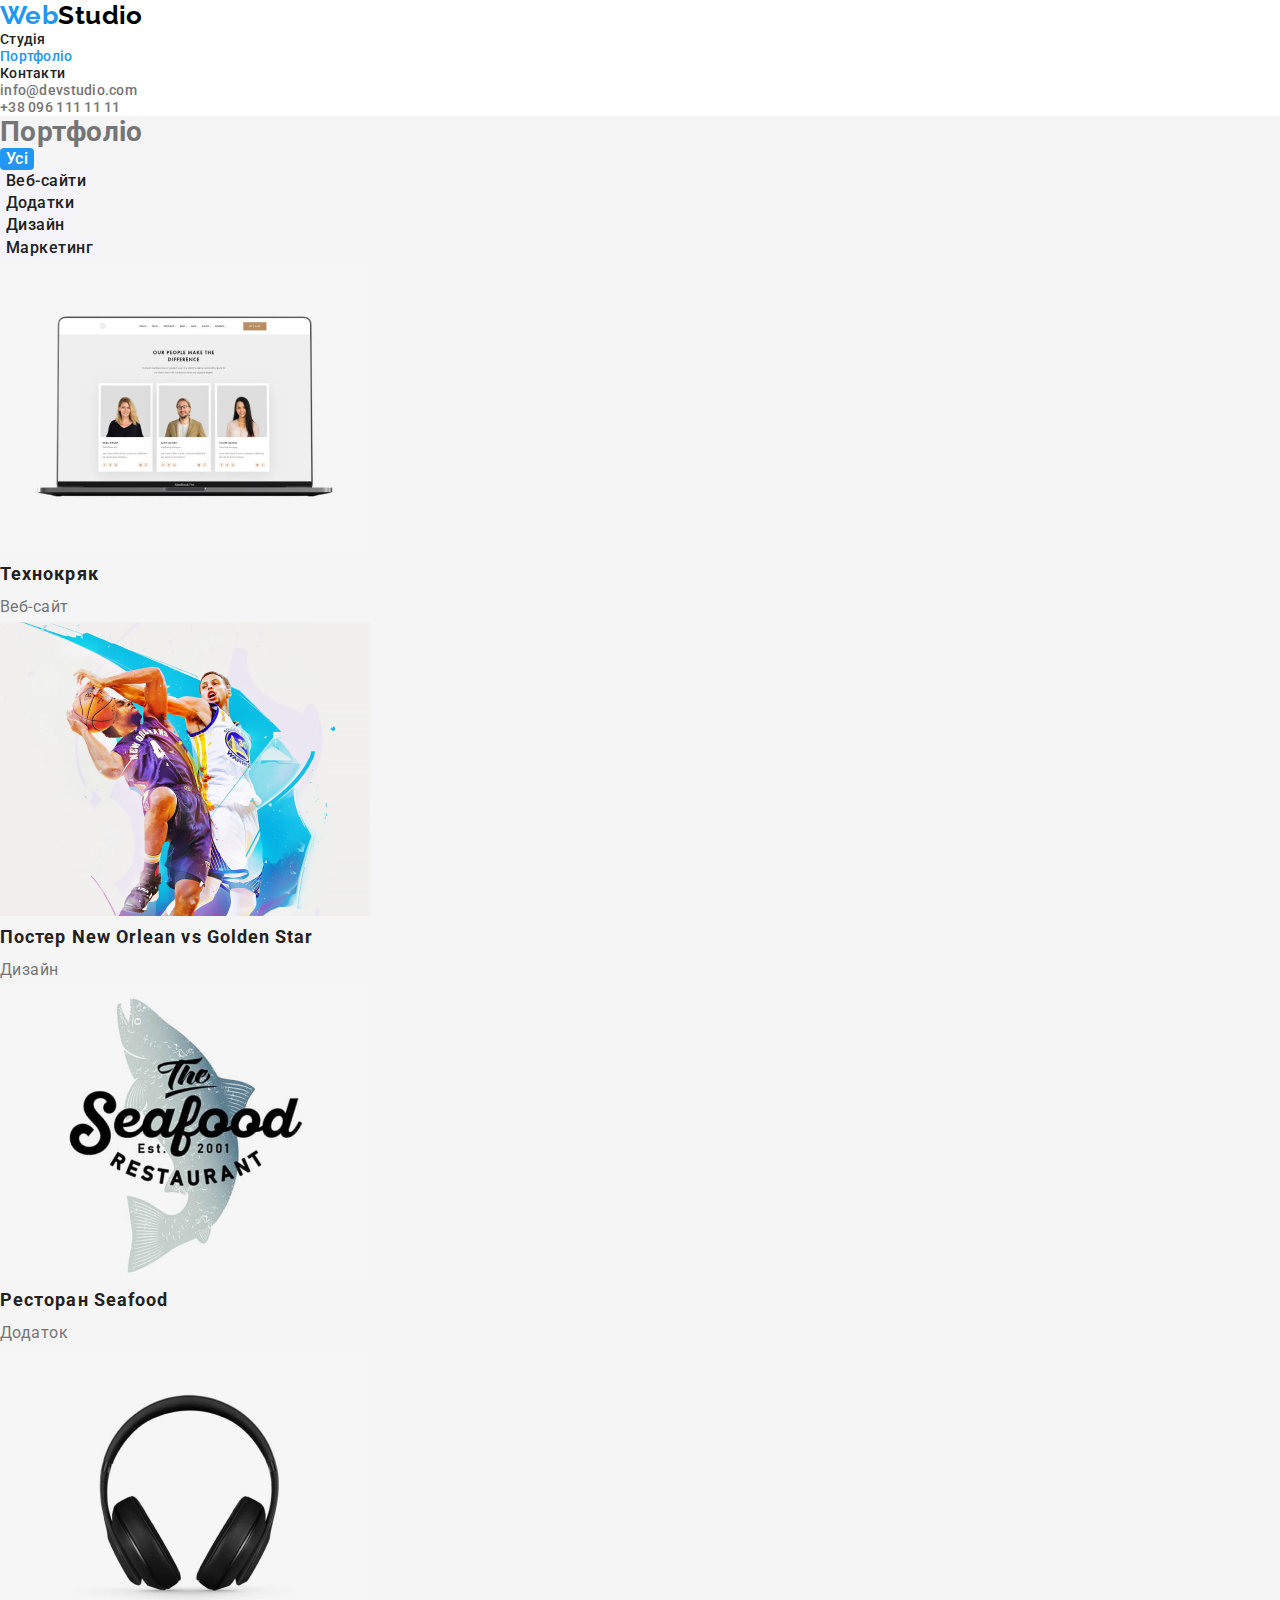
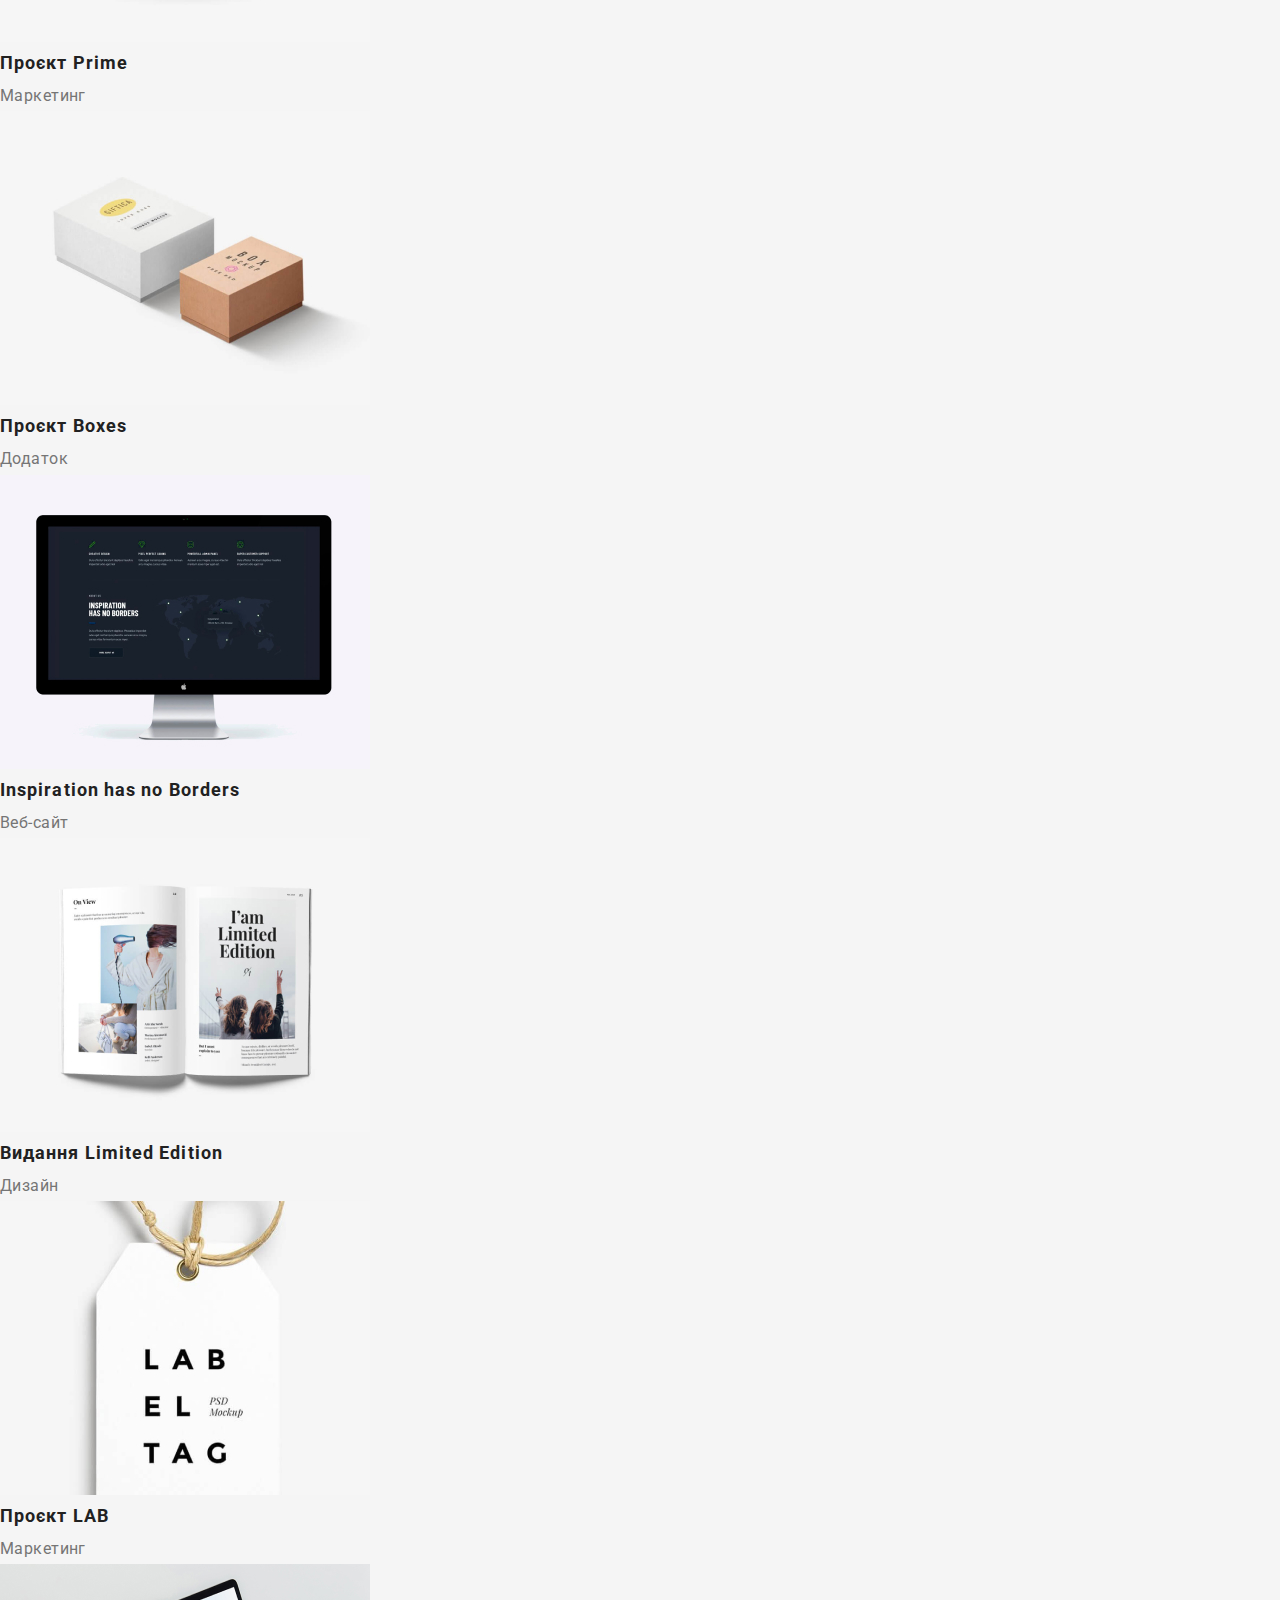
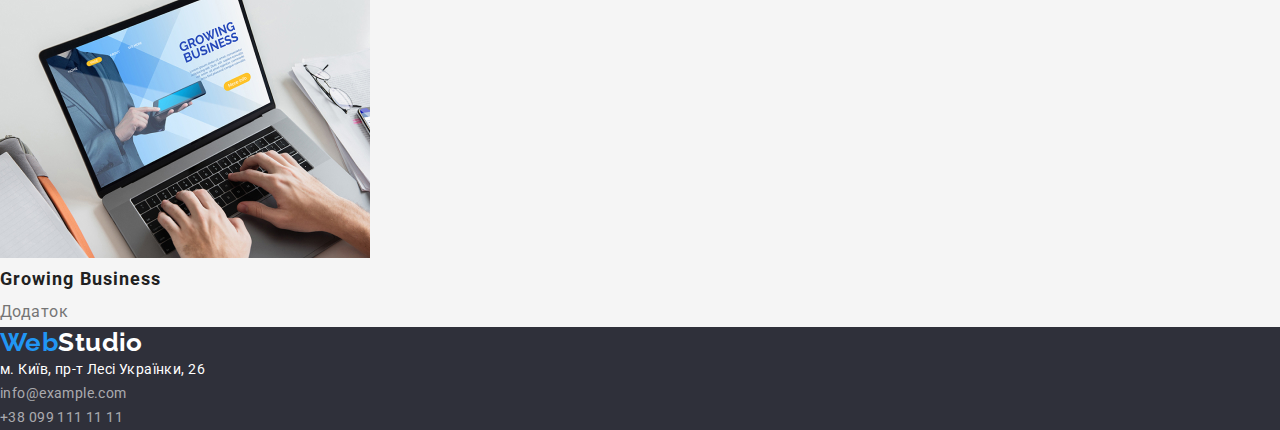
==== portfolio.html @ 6808df7b "adds block model" ====
<!DOCTYPE html>
<html lang="uk">
  <head>
    <meta charset="UTF-8" />
    <meta http-equiv="X-UA-Compatible" content="IE=edge" />
    <meta name="viewport" content="width=device-width, initial-scale=1.0" />
    <title>WebStudio-3</title>
    <link
      href="https://fonts.googleapis.com/css2?family=Raleway:wght@700&family=Roboto:wght@400;500;700;900&display=swap"
      rel="stylesheet"
    />
    <link
    rel="stylesheet"
    href="https://cdnjs.cloudflare.com/ajax/libs/modern-normalize/1.1.0/modern-normalize.min.css"
  />
    <link rel="stylesheet" href="./css/styles.css" />
  </head>
  <body>
    <!--Header-->
    <header class="header">
      <nav>
        <a href="./index.html" class="logo link"> <span>Web</span>Studio </a>
        <ul class="site-nav list">
          <li><a href="./index.html" class="link">Студія</a></li>
          <li><a href="./portfolio.html" class="link current">Портфоліо</a></li>
          <li><a href="" class="link">Контакти</a></li>
        </ul>
      </nav>

      <ul class="contact list">
        <li>
          <a href="mailto:info@devstudio.com" class="link"
            >info@devstudio.com</a
          >
        </li>
        <li><a href="tel:+380961111111" class="link">+38 096 111 11 11</a></li>
      </ul>
    </header>

    <main>
      <section class="portfolio">
        <h1 class="portfolio-hidden">Портфоліо</h1>
        <ul class="filtration list">
          <li><button type="button" class="button current">Усі</button></li>
          <li><button type="button" class="button">Веб-сайти</button></li>
          <li><button type="button" class="button">Додатки</button></li>
          <li><button type="button" class="button">Дизайн</button></li>
          <li><button type="button" class="button">Маркетинг</button></li>
        </ul>

        <ul class="example list">
          <li>
            <img
              src="./images/portfolio-1.jpg"
              alt="Макет сайту на ноутбуці"
              width="370"
              height="294"
            />
            <h2 class="portfolio-title">Технокряк</h2>
            <p class="text">Веб-сайт</p>
          </li>
          <li>
            <img
              src="./images/portfolio-2.jpg"
              alt="Два баскетболісти та мʼяч"
              width="370"
              height="294"
            />
            <h2 class="portfolio-title">Постер New Orlean vs Golden Star</h2>
            <p class="text">Дизайн</p>
          </li>
          <li>
            <img
              src="./images/portfolio-3.jpg"
              alt="Лого рибного ресторану"
              width="370"
              height="294"
            />
            <h2 class="portfolio-title">Ресторан Seafood</h2>
            <p class="text">Додаток</p>
          </li>
          <li>
            <img
              src="./images/portfolio-4.jpg"
              alt="Навушники"
              width="370"
              height="294"
            />
            <h2 class="portfolio-title">Проєкт Prime</h2>
            <p class="text">Маркетинг</p>
          </li>
          <li>
            <img
              src="./images/portfolio-5.jpg"
              alt="Макет двух боксів"
              width="370"
              height="294"
            />
            <h2 class="portfolio-title">Проєкт Boxes</h2>
            <p class="text">Додаток</p>
          </li>
          <li>
            <img
              src="./images/portfolio-6.jpg"
              alt="Монітор з зображенням сайту"
              width="370"
              height="294"
            />
            <h2 class="portfolio-title">Inspiration has no Borders</h2>
            <p class="text">Веб-сайт</p>
          </li>
          <li>
            <img
              src="./images/portfolio-7.jpg"
              alt="Відкрита книга зі статею"
              width="370"
              height="294"
            />
            <h2 class="portfolio-title">Видання Limited Edition</h2>
            <p class="text">Дизайн</p>
          </li>
          <li>
            <img
              src="./images/portfolio-8.jpg"
              alt="Лебл з логотипом"
              width="370"
              height="294"
            />
            <h2 class="portfolio-title">Проєкт LAB</h2>
            <p class="text">Маркетинг</p>
          </li>
          <li>
            <img
              src="./images/portfolio-9.jpg"
              alt="Ноутбук з презентацією"
              width="370"
              height="294"
            />
            <h2 class="portfolio-title">Growing Business</h2>
            <p class="text">Додаток</p>
          </li>
        </ul>
      </section>
    </main>

    <!--Footer-->
    <footer class="footer">
      <a href="./index.html" class="logo link"> <span>Web</span>Studio </a>

      <address>
        <ul class="address list">
          <li><a href="" class="link">м. Київ, пр-т Лесі Українки, 26</a></li>
          <li>
            <a href="mailto:info@example.com" class="link add"
              >info@example.com</a
            >
          </li>
          <li>
            <a href="tel:+380991111111" class="link add">+38 099 111 11 11</a>
          </li>
        </ul>
      </address>
    </footer>
  </body>
</html>
---- css/styles.css ----
/* #212121 h3-h2 */
/* #757575 p  */
/* #2196F3 accent */
/* #2F303A first section back */
/* #FFFFFF address */
/* rgba(255, 255, 255, 0.6) address(mail, phone) */
/* #F5F4FA buttons back */
/* #F5F5F5 main back color */
/* #F5F4FA secondary back color */
/* #2F303A footer and option back */

html {
    box-sizing: border-box;
}

*,
*::before,
*::after {
    box-sizing: inherit;
}

:root {
    --primary-text-color: #757575;
    --title-text-color: #212121;
    --accent-color: #2196F3;
    --primary-bg-color: #F5F5F5;
    --secondary-bg-color: #F5F4FA;
    --white-color: #FFFFFF;
    --logo-color: #000000;
    --hero-bg-color: #2F303A;
    --address-color:  rgba(255, 255, 255, 0.6);
}

body {
    background-color: var(--primary-bg-color);
    color: var(--primary-text-color);

    font-family: Roboto, sans-serif;
    letter-spacing: 0.03em;
    font-size: 14px;
}

.list {
    margin: 0;
    padding: 0;

    list-style: none;
}

.link {
    text-decoration: none;
}

.button {
    border-radius: 4px;
    border-width: 0;
}

.container {
    width: 1200px;
    padding: 0 15px;
}

h1,
h2,
h3,
h4,
h5,
h6,
p {
    margin-top: 0;
    margin-bottom: 0;
}

/* header and footer */

.header {
    background-color: var(--white-color);
}
.footer {
    background-color: var(--hero-bg-color);
}
/* logo */
.header .logo {
    color: var(--logo-color);

    font-family: Raleway;
    font-weight: 700;
    font-size: 26px;
    line-height: 1.19;
}

.logo span {
    color: var(--accent-color);
}

.footer .logo {
    color: var(--white-color);

    font-family: Raleway;
    font-weight: 700;
    font-size: 26px;
    line-height: 1.19;
}

/* site nav header */

.site-nav .link {
    color: var(--title-text-color);

    font-weight: 500;
    line-height: 1.14;
    letter-spacing: 0.02em;
}

.site-nav .link.current {
    color: var(--accent-color);
}

.site-nav .link:hover,
.site-nav .link:focus {
    color: var(--accent-color);
}

.contact .link {
    color: var(--primary-text-color);

    font-weight: 500;
    line-height: 1.14;
    letter-spacing: 0.02em;
}

.contact .link:hover,
.contact .link:focus {
    color: var(--accent-color);
}

.address .link {
    color: var(--white-color);

    line-height: 1.71;
    font-style: normal;
}

.address .link.add {
    color: var(--address-color);
}

.address .link.add:hover,
.address .link.add:focus {
    color: var(--accent-color);
}

/* index.html */

/* hero */

.hero {
    background-color: var(--hero-bg-color);
}

.hero-title {
    margin-bottom: 30px;

    color: var(--white-color);

    font-weight: 900;
    font-size: 44px;
    line-height: 1.36;
    text-align: center;
    letter-spacing: 0.06em;
    text-transform: uppercase;
}

.hero .button {
    padding: 10px 32px;

    background-color: var(--accent-color);
    color: var(--white-color);
    cursor: pointer;

    font-family: inherit;
    font-weight: 700;
    font-size: 16px;
    line-height: 1.88;
    display: flex;
    align-items: center;
    text-align: center;
    letter-spacing: 0.06em;
}

/* example and team titles */

.team-title,
.examples-title {
    margin-bottom: 50px;

    color: var(--title-text-color);

    font-size: 36px;
    line-height: 1.17;
    text-align: center;
}

/* feature */

.feature {
    padding: 94px 0;
}

.feature .sub-title {
    margin-bottom: 10px;

    color: var(--title-text-color);

    font-size: 14px;
    font-weight: 700;
    line-height: 1.14;
    text-transform: uppercase;
}

.feature .text {
    line-height: 1.71;
}

/* examples */

.examples {
    padding-top: 0;
    padding-bottom: 94px;
}

/* team */

.team {
    padding-top: 94px;
    padding-bottom: 94px;

    background-color: var(--secondary-bg-color);
}

.team .subtitle {
    color: var(--title-text-color);

    font-weight: 500;
    font-size: 16px;
    line-height: 1.19;
}

.team .position {
    font-size: 16px;
    line-height: 1.19;
}

/* portfolio.html */

.filtration .button {
    background-color: var(--secondary-bg-color);
    color: var(--title-text-color);
    cursor: pointer;

    font-family: inherit;
    font-weight: 500;
    font-size: 16px;
    line-height: 1.26;
    letter-spacing: 0.03em;
}

.filtration .button:hover,
.filtration .button:focus {
    background-color: var(--accent-color);
    color: var(--white-color);
}

.filtration .button.current {
    background-color: var(--accent-color);
    color: var(--white-color);
}

.portfolio-title {
    color: var(--title-text-color);

    font-size: 18px;
    line-height: 2;
    letter-spacing: 0.06em;
}

.example .text {
    font-size: 16px;
    line-height: 1.88;
}
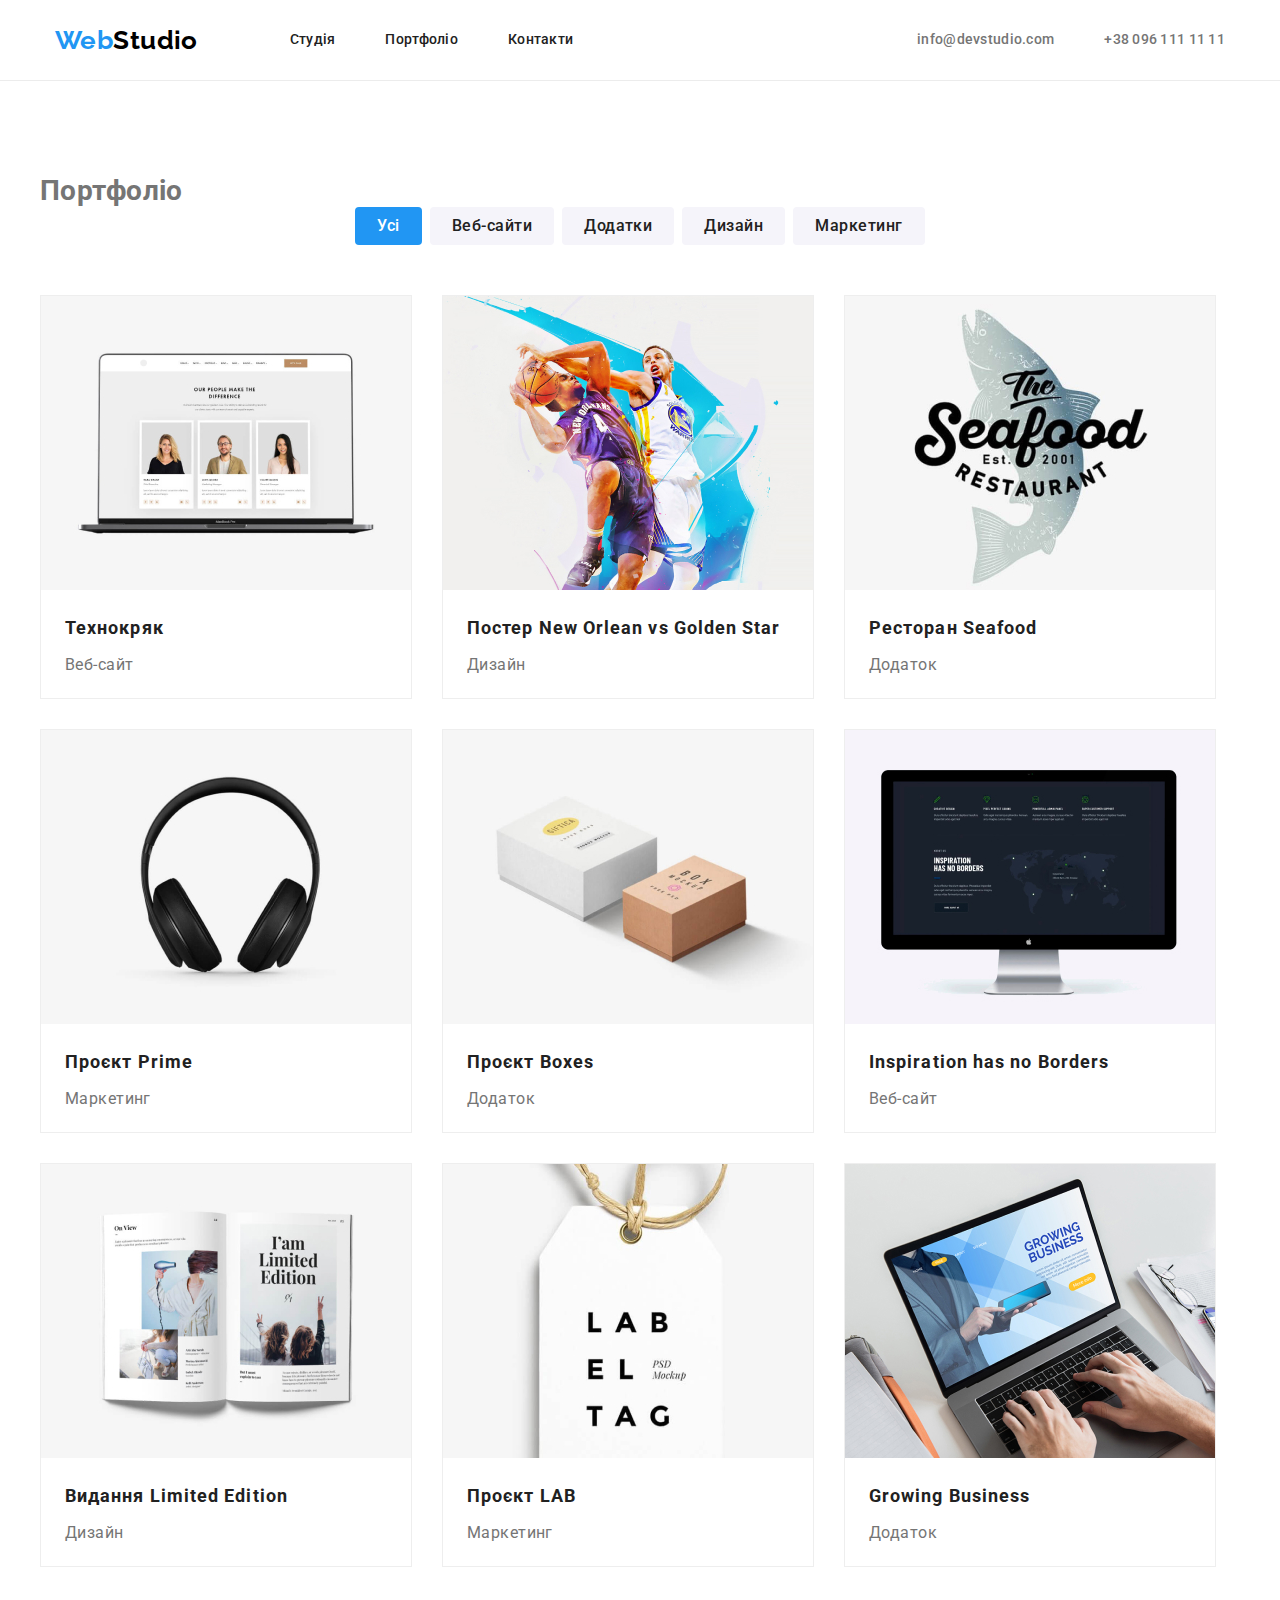
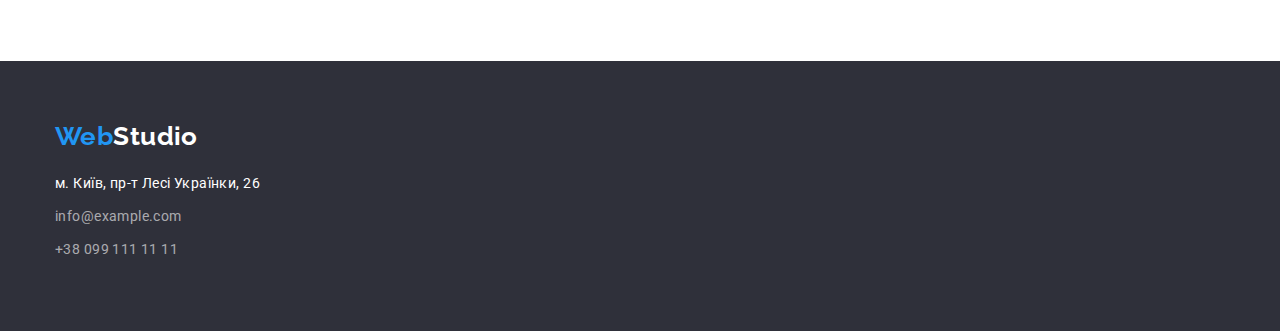
==== commit 167d45ba: "adds block model and flex" ====
--- a/portfolio.html
+++ b/portfolio.html
@@ -10,156 +10,169 @@
       rel="stylesheet"
     />
     <link
-    rel="stylesheet"
-    href="https://cdnjs.cloudflare.com/ajax/libs/modern-normalize/1.1.0/modern-normalize.min.css"
-  />
+      rel="stylesheet"
+      href="https://cdnjs.cloudflare.com/ajax/libs/modern-normalize/1.1.0/modern-normalize.min.css"
+    />
     <link rel="stylesheet" href="./css/styles.css" />
   </head>
   <body>
     <!--Header-->
     <header class="header">
-      <nav>
-        <a href="./index.html" class="logo link"> <span>Web</span>Studio </a>
-        <ul class="site-nav list">
-          <li><a href="./index.html" class="link">Студія</a></li>
-          <li><a href="./portfolio.html" class="link current">Портфоліо</a></li>
-          <li><a href="" class="link">Контакти</a></li>
+      <div class="container header-nav">
+        <nav>
+          <a href="./index.html" class="logo link"> <span>Web</span>Studio </a>
+
+          <ul class="site-nav list">
+            <li class="item">
+              <a href="./index.html" class="link curren">Студія</a>
+            </li>
+            <li class="item">
+              <a href="./portfolio.html" class="link">Портфоліо</a>
+            </li>
+            <li class="item"><a href="" class="link">Контакти</a></li>
+          </ul>
+        </nav>
+
+        <ul class="contact list">
+          <li class="item">
+            <a href="mailto:info@devstudio.com" class="link"
+              >info@devstudio.com</a
+            >
+          </li>
+          <li class="item">
+            <a href="tel:+380961111111" class="link">+38 096 111 11 11</a>
+          </li>
         </ul>
-      </nav>
-
-      <ul class="contact list">
-        <li>
-          <a href="mailto:info@devstudio.com" class="link"
-            >info@devstudio.com</a
-          >
-        </li>
-        <li><a href="tel:+380961111111" class="link">+38 096 111 11 11</a></li>
-      </ul>
+      </div>
     </header>
 
     <main>
       <section class="portfolio">
-        <h1 class="portfolio-hidden">Портфоліо</h1>
-        <ul class="filtration list">
-          <li><button type="button" class="button current">Усі</button></li>
-          <li><button type="button" class="button">Веб-сайти</button></li>
-          <li><button type="button" class="button">Додатки</button></li>
-          <li><button type="button" class="button">Дизайн</button></li>
-          <li><button type="button" class="button">Маркетинг</button></li>
-        </ul>
+        <div class="container">
+          <h1 class="portfolio-hidden">Портфоліо</h1>
+          <ul class="filtration list">
+            <li><button type="button" class="button current">Усі</button></li>
+            <li><button type="button" class="button">Веб-сайти</button></li>
+            <li><button type="button" class="button">Додатки</button></li>
+            <li><button type="button" class="button">Дизайн</button></li>
+            <li><button type="button" class="button">Маркетинг</button></li>
+          </ul>
 
-        <ul class="example list">
-          <li>
-            <img
-              src="./images/portfolio-1.jpg"
-              alt="Макет сайту на ноутбуці"
-              width="370"
-              height="294"
-            />
-            <h2 class="portfolio-title">Технокряк</h2>
-            <p class="text">Веб-сайт</p>
-          </li>
-          <li>
-            <img
-              src="./images/portfolio-2.jpg"
-              alt="Два баскетболісти та мʼяч"
-              width="370"
-              height="294"
-            />
-            <h2 class="portfolio-title">Постер New Orlean vs Golden Star</h2>
-            <p class="text">Дизайн</p>
-          </li>
-          <li>
-            <img
-              src="./images/portfolio-3.jpg"
-              alt="Лого рибного ресторану"
-              width="370"
-              height="294"
-            />
-            <h2 class="portfolio-title">Ресторан Seafood</h2>
-            <p class="text">Додаток</p>
-          </li>
-          <li>
-            <img
-              src="./images/portfolio-4.jpg"
-              alt="Навушники"
-              width="370"
-              height="294"
-            />
-            <h2 class="portfolio-title">Проєкт Prime</h2>
-            <p class="text">Маркетинг</p>
-          </li>
-          <li>
-            <img
-              src="./images/portfolio-5.jpg"
-              alt="Макет двух боксів"
-              width="370"
-              height="294"
-            />
-            <h2 class="portfolio-title">Проєкт Boxes</h2>
-            <p class="text">Додаток</p>
-          </li>
-          <li>
-            <img
-              src="./images/portfolio-6.jpg"
-              alt="Монітор з зображенням сайту"
-              width="370"
-              height="294"
-            />
-            <h2 class="portfolio-title">Inspiration has no Borders</h2>
-            <p class="text">Веб-сайт</p>
-          </li>
-          <li>
-            <img
-              src="./images/portfolio-7.jpg"
-              alt="Відкрита книга зі статею"
-              width="370"
-              height="294"
-            />
-            <h2 class="portfolio-title">Видання Limited Edition</h2>
-            <p class="text">Дизайн</p>
-          </li>
-          <li>
-            <img
-              src="./images/portfolio-8.jpg"
-              alt="Лебл з логотипом"
-              width="370"
-              height="294"
-            />
-            <h2 class="portfolio-title">Проєкт LAB</h2>
-            <p class="text">Маркетинг</p>
-          </li>
-          <li>
-            <img
-              src="./images/portfolio-9.jpg"
-              alt="Ноутбук з презентацією"
-              width="370"
-              height="294"
-            />
-            <h2 class="portfolio-title">Growing Business</h2>
-            <p class="text">Додаток</p>
-          </li>
-        </ul>
+          <ul class="works list">
+            <li>
+              <img
+                src="./images/portfolio-1.jpg"
+                alt="Макет сайту на ноутбуці"
+                width="370"
+                height="294"
+              />
+              <h2 class="portfolio-title">Технокряк</h2>
+              <p class="text">Веб-сайт</p>
+            </li>
+            <li>
+              <img
+                src="./images/portfolio-2.jpg"
+                alt="Два баскетболісти та мʼяч"
+                width="370"
+                height="294"
+              />
+              <h2 class="portfolio-title">Постер New Orlean vs Golden Star</h2>
+              <p class="text">Дизайн</p>
+            </li>
+            <li>
+              <img
+                src="./images/portfolio-3.jpg"
+                alt="Лого рибного ресторану"
+                width="370"
+                height="294"
+              />
+              <h2 class="portfolio-title">Ресторан Seafood</h2>
+              <p class="text">Додаток</p>
+            </li>
+            <li>
+              <img
+                src="./images/portfolio-4.jpg"
+                alt="Навушники"
+                width="370"
+                height="294"
+              />
+              <h2 class="portfolio-title">Проєкт Prime</h2>
+              <p class="text">Маркетинг</p>
+            </li>
+            <li>
+              <img
+                src="./images/portfolio-5.jpg"
+                alt="Макет двух боксів"
+                width="370"
+                height="294"
+              />
+              <h2 class="portfolio-title">Проєкт Boxes</h2>
+              <p class="text">Додаток</p>
+            </li>
+            <li>
+              <img
+                src="./images/portfolio-6.jpg"
+                alt="Монітор з зображенням сайту"
+                width="370"
+                height="294"
+              />
+              <h2 class="portfolio-title">Inspiration has no Borders</h2>
+              <p class="text">Веб-сайт</p>
+            </li>
+            <li>
+              <img
+                src="./images/portfolio-7.jpg"
+                alt="Відкрита книга зі статею"
+                width="370"
+                height="294"
+              />
+              <h2 class="portfolio-title">Видання Limited Edition</h2>
+              <p class="text">Дизайн</p>
+            </li>
+            <li>
+              <img
+                src="./images/portfolio-8.jpg"
+                alt="Лейбл з логотипом"
+                width="370"
+                height="294"
+              />
+              <h2 class="portfolio-title">Проєкт LAB</h2>
+              <p class="text">Маркетинг</p>
+            </li>
+            <li>
+              <img
+                src="./images/portfolio-9.jpg"
+                alt="Ноутбук з презентацією"
+                width="370"
+                height="294"
+              />
+              <h2 class="portfolio-title">Growing Business</h2>
+              <p class="text">Додаток</p>
+            </li>
+          </ul>
+        </div>
       </section>
     </main>
 
     <!--Footer-->
     <footer class="footer">
-      <a href="./index.html" class="logo link"> <span>Web</span>Studio </a>
+      <div class="container">
+        <a href="./index.html" class="logo link"> <span>Web</span>Studio </a>
 
-      <address>
-        <ul class="address list">
-          <li><a href="" class="link">м. Київ, пр-т Лесі Українки, 26</a></li>
-          <li>
-            <a href="mailto:info@example.com" class="link add"
-              >info@example.com</a
-            >
-          </li>
-          <li>
-            <a href="tel:+380991111111" class="link add">+38 099 111 11 11</a>
-          </li>
-        </ul>
-      </address>
+        <address>
+          <ul class="address list">
+            <li><a href="" class="link">м. Київ, пр-т Лесі Українки, 26</a></li>
+            <li>
+              <a href="mailto:info@example.com" class="link add"
+                >info@example.com</a
+              >
+            </li>
+            <li>
+              <a href="tel:+380991111111" class="link add">+38 099 111 11 11</a>
+            </li>
+          </ul>
+        </address>
+      </div>
     </footer>
   </body>
 </html>
--- a/css/styles.css
+++ b/css/styles.css
@@ -29,10 +29,12 @@
     --logo-color: #000000;
     --hero-bg-color: #2F303A;
     --address-color:  rgba(255, 255, 255, 0.6);
+    --border-color: #ECECEC;
+    --cards-color: #EEEEEE;
 }
 
 body {
-    background-color: var(--primary-bg-color);
+    background-color: var(--white-color);
     color: var(--primary-text-color);
 
     font-family: Roboto, sans-serif;
@@ -40,6 +42,8 @@
     font-size: 14px;
 }
 
+/* Utility */
+
 .list {
     margin: 0;
     padding: 0;
@@ -59,6 +63,12 @@
 .container {
     width: 1200px;
     padding: 0 15px;
+    margin: 0 auto;
+}
+
+img {
+	display: block;
+	max-width: 100%;
 }
 
 h1,
@@ -76,12 +86,30 @@
 
 .header {
     background-color: var(--white-color);
-}
+    border-bottom: 1px solid var(--border-color);
+}
+
+.header-nav {
+    display: flex;
+    align-items: center;
+}
+
+.header nav {
+    display: flex;
+	align-items: center;
+}
+
 .footer {
+    padding: 60px 0;
+
     background-color: var(--hero-bg-color);
 }
+
 /* logo */
+
 .header .logo {
+    margin-right: 92px;
+
     color: var(--logo-color);
 
     font-family: Raleway;
@@ -95,6 +123,9 @@
 }
 
 .footer .logo {
+    margin-bottom: 20px;
+    display: block;
+
     color: var(--white-color);
 
     font-family: Raleway;
@@ -105,7 +136,18 @@
 
 /* site nav header */
 
+.site-nav {
+    display: flex;
+}
+
+.site-nav .item:not(:first-child) {
+    margin-left: 50px;
+}
+
 .site-nav .link {
+    display: block;
+    padding: 32px 0;
+
     color: var(--title-text-color);
 
     font-weight: 500;
@@ -122,7 +164,21 @@
     color: var(--accent-color);
 }
 
+/* contact header */
+
+.contact {
+    display: flex;
+    margin-left: auto;
+}
+
+.contact .item:not(:first-child) {
+    margin-left: 50px;
+}
+
 .contact .link {
+    display: block;
+    padding: 32px 0;
+
     color: var(--primary-text-color);
 
     font-weight: 500;
@@ -135,11 +191,18 @@
     color: var(--accent-color);
 }
 
+/* address footer */
+
 .address .link {
+    display: block;
     color: var(--white-color);
 
     line-height: 1.71;
     font-style: normal;
+}
+
+.address li:not(last-child) {
+    margin-bottom: 9px;
 }
 
 .address .link.add {
@@ -174,6 +237,8 @@
 
 .hero .button {
     padding: 10px 32px;
+    margin: 0 auto;
+    display: block;
 
     background-color: var(--accent-color);
     color: var(--white-color);
@@ -183,29 +248,25 @@
     font-weight: 700;
     font-size: 16px;
     line-height: 1.88;
-    display: flex;
+    letter-spacing: 0.06em;
+    text-align: center;
+}
+
+/* feature */
+
+.feature .container {
+    justify-content: space-between;
     align-items: center;
-    text-align: center;
-    letter-spacing: 0.06em;
-}
-
-/* example and team titles */
-
-.team-title,
-.examples-title {
-    margin-bottom: 50px;
-
-    color: var(--title-text-color);
-
-    font-size: 36px;
-    line-height: 1.17;
-    text-align: center;
-}
-
-/* feature */
-
-.feature {
+    margin: 0 auto;
     padding: 94px 0;
+}
+
+.feature ul {
+    display: flex;
+}
+
+.feature.list li:not(:first-child) {
+    margin-left: 30px;
 }
 
 .feature .sub-title {
@@ -223,23 +284,75 @@
     line-height: 1.71;
 }
 
+/* example and team titles */
+
+.team-title,
+.examples-title {
+    margin-bottom: 50px;
+
+    color: var(--title-text-color);
+
+    font-size: 36px;
+    line-height: 1.17;
+    text-align: center;
+}
+
 /* examples */
 
-.examples {
+.examples-section .container{
     padding-top: 0;
     padding-bottom: 94px;
+    align-items: center;
+}
+
+.examples-section ul {
+    margin-right: 0;
+}
+
+.examples.list {
+    display: flex;
+    padding-bottom: 0;
+}
+
+.examples.list li:not(:first-child) {
+    margin-left: 30px;
 }
 
 /* team */
 
-.team {
+.team-section {
     padding-top: 94px;
     padding-bottom: 94px;
 
     background-color: var(--secondary-bg-color);
 }
 
+.team.list {
+    display: flex;
+    padding-bottom: 0;
+    align-items: center;
+    margin: 0 auto;
+}
+
+.team-section li:not(:first-child) {
+    margin-left: 30px;
+}
+
+.team-section li {
+    background-color: var(--white-color);
+    box-shadow: 0px 1px 3px rgb(0 0 0 / 12%), 0px 1px 1px rgb(0 0 0 / 14%), 0px 2px 1px rgb(0 0 0 / 20%);
+    border-radius: 0px 0px 4px 4px;
+    text-align: center;
+    min-height: 368px;
+}
+
+.team-section img {
+    margin-bottom: 30px;
+}
+
 .team .subtitle {
+    margin-bottom: 10px;
+
     color: var(--title-text-color);
 
     font-weight: 500;
@@ -254,7 +367,21 @@
 
 /* portfolio.html */
 
+.portfolio .container {
+    padding: 94px 0;
+}
+
+.filtration.list {
+    display: flex;
+    align-items: center;
+    margin: 0 auto;
+    justify-content: center;
+    margin-bottom: 50px;
+}
+
 .filtration .button {
+    padding: 6px 22px;
+
     background-color: var(--secondary-bg-color);
     color: var(--title-text-color);
     cursor: pointer;
@@ -262,8 +389,9 @@
     font-family: inherit;
     font-weight: 500;
     font-size: 16px;
-    line-height: 1.26;
+    line-height: 1.62;
     letter-spacing: 0.03em;
+    text-align: center;
 }
 
 .filtration .button:hover,
@@ -277,7 +405,41 @@
     color: var(--white-color);
 }
 
+.filtration.list li:not(:first-child) {
+    margin-left: 8px;
+}
+
+.works img {
+    margin-bottom: 20px;
+}
+
+.works.list {
+    display: flex;
+    flex-wrap: wrap;
+    margin: 0 auto;
+}
+
+.works.list li {
+    margin-right: 30px;
+    margin-bottom: 30px;
+    min-height: 404px;
+
+    background: var(--white-color);
+    border: 1px solid var(--cards-color);
+}
+
+.works.list li:nth-child(3n) {
+    margin-right: 0;
+}
+
+.works.list li:nth-last-child(-n + 3) {
+    margin-bottom: 0;
+}
+
 .portfolio-title {
+    margin-bottom: 4px;
+    padding-left: 24px;
+
     color: var(--title-text-color);
 
     font-size: 18px;
@@ -285,7 +447,9 @@
     letter-spacing: 0.06em;
 }
 
-.example .text {
+.works .text {
+    padding-left: 24px;
+
     font-size: 16px;
     line-height: 1.88;
 }
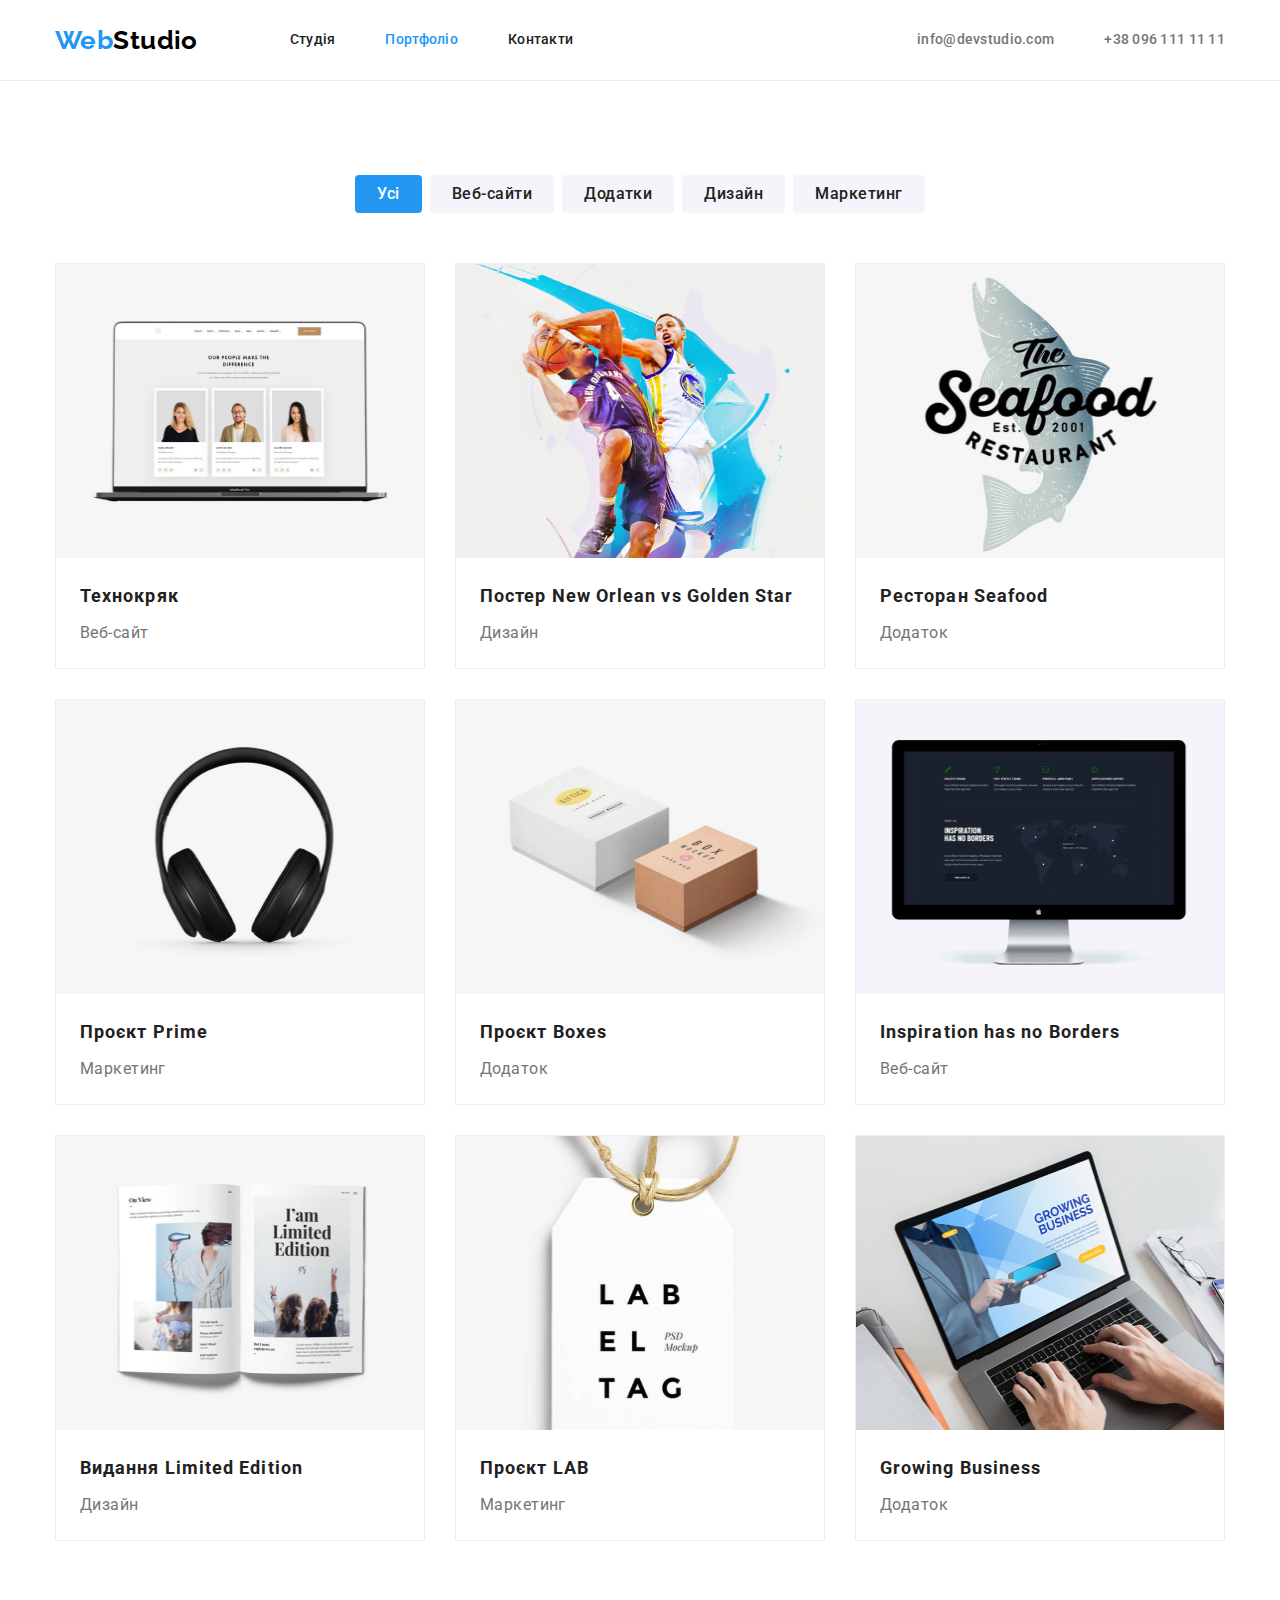
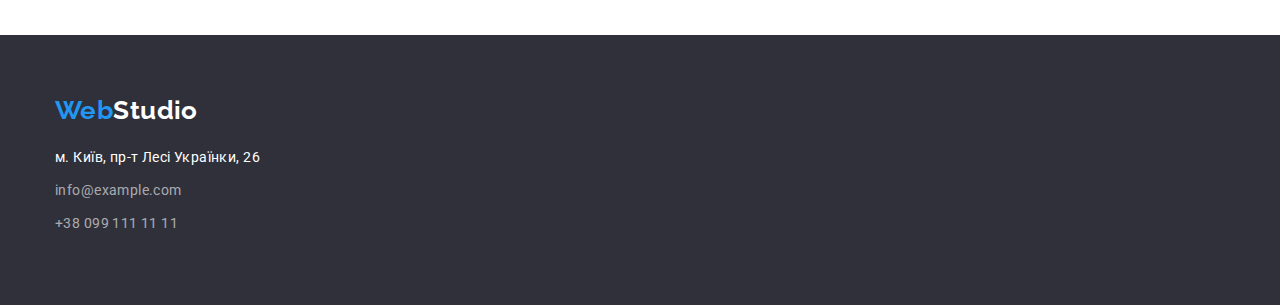
==== commit 7b9e3191: "fixes" ====
--- a/portfolio.html
+++ b/portfolio.html
@@ -24,10 +24,10 @@
 
           <ul class="site-nav list">
             <li class="item">
-              <a href="./index.html" class="link curren">Студія</a>
+              <a href="./index.html" class="link">Студія</a>
             </li>
             <li class="item">
-              <a href="./portfolio.html" class="link">Портфоліо</a>
+              <a href="./portfolio.html" class="link current">Портфоліо</a>
             </li>
             <li class="item"><a href="" class="link">Контакти</a></li>
           </ul>
@@ -49,7 +49,7 @@
     <main>
       <section class="portfolio">
         <div class="container">
-          <h1 class="portfolio-hidden">Портфоліо</h1>
+          <h1 class="hidden">Портфоліо</h1>
           <ul class="filtration list">
             <li><button type="button" class="button current">Усі</button></li>
             <li><button type="button" class="button">Веб-сайти</button></li>
@@ -66,8 +66,10 @@
                 width="370"
                 height="294"
               />
-              <h2 class="portfolio-title">Технокряк</h2>
-              <p class="text">Веб-сайт</p>
+              <div class="work-cards">
+                <h2 class="portfolio-title">Технокряк</h2>
+                <p class="text">Веб-сайт</p>
+              </div>
             </li>
             <li>
               <img
@@ -76,8 +78,12 @@
                 width="370"
                 height="294"
               />
-              <h2 class="portfolio-title">Постер New Orlean vs Golden Star</h2>
-              <p class="text">Дизайн</p>
+              <div class="work-cards">
+                <h2 class="portfolio-title">
+                  Постер New Orlean vs Golden Star
+                </h2>
+                <p class="text">Дизайн</p>
+              </div>
             </li>
             <li>
               <img
@@ -86,8 +92,10 @@
                 width="370"
                 height="294"
               />
-              <h2 class="portfolio-title">Ресторан Seafood</h2>
-              <p class="text">Додаток</p>
+              <div class="work-cards">
+                <h2 class="portfolio-title">Ресторан Seafood</h2>
+                <p class="text">Додаток</p>
+              </div>
             </li>
             <li>
               <img
@@ -96,8 +104,10 @@
                 width="370"
                 height="294"
               />
-              <h2 class="portfolio-title">Проєкт Prime</h2>
-              <p class="text">Маркетинг</p>
+              <div class="work-cards">
+                <h2 class="portfolio-title">Проєкт Prime</h2>
+                <p class="text">Маркетинг</p>
+              </div>
             </li>
             <li>
               <img
@@ -106,8 +116,10 @@
                 width="370"
                 height="294"
               />
-              <h2 class="portfolio-title">Проєкт Boxes</h2>
-              <p class="text">Додаток</p>
+              <div class="work-cards">
+                <h2 class="portfolio-title">Проєкт Boxes</h2>
+                <p class="text">Додаток</p>
+              </div>
             </li>
             <li>
               <img
@@ -116,8 +128,10 @@
                 width="370"
                 height="294"
               />
-              <h2 class="portfolio-title">Inspiration has no Borders</h2>
-              <p class="text">Веб-сайт</p>
+              <div class="work-cards">
+                <h2 class="portfolio-title">Inspiration has no Borders</h2>
+                <p class="text">Веб-сайт</p>
+              </div>
             </li>
             <li>
               <img
@@ -126,8 +140,10 @@
                 width="370"
                 height="294"
               />
-              <h2 class="portfolio-title">Видання Limited Edition</h2>
-              <p class="text">Дизайн</p>
+              <div class="work-cards">
+                <h2 class="portfolio-title">Видання Limited Edition</h2>
+                <p class="text">Дизайн</p>
+              </div>
             </li>
             <li>
               <img
@@ -136,8 +152,10 @@
                 width="370"
                 height="294"
               />
-              <h2 class="portfolio-title">Проєкт LAB</h2>
-              <p class="text">Маркетинг</p>
+              <div class="work-cards">
+                <h2 class="portfolio-title">Проєкт LAB</h2>
+                <p class="text">Маркетинг</p>
+              </div>
             </li>
             <li>
               <img
@@ -146,8 +164,10 @@
                 width="370"
                 height="294"
               />
-              <h2 class="portfolio-title">Growing Business</h2>
-              <p class="text">Додаток</p>
+              <div class="work-cards">
+                <h2 class="portfolio-title">Growing Business</h2>
+                <p class="text">Додаток</p>
+              </div>
             </li>
           </ul>
         </div>
--- a/css/styles.css
+++ b/css/styles.css
@@ -66,6 +66,10 @@
     margin: 0 auto;
 }
 
+section {
+    padding: 94px 0;
+}
+
 img {
 	display: block;
 	max-width: 100%;
@@ -82,6 +86,20 @@
     margin-bottom: 0;
 }
 
+.hidden {
+    position: absolute;
+    width: 1px;
+    height: 1px;
+    margin: -1px;
+    border: 0;
+    padding: 0;
+
+    white-space: nowrap;
+    clip-path: inset(100%);
+    clip: rect(0 0 0 0);
+    overflow: hidden;
+}
+
 /* header and footer */
 
 .header {
@@ -219,6 +237,8 @@
 /* hero */
 
 .hero {
+    padding: 200px 0;
+
     background-color: var(--hero-bg-color);
 }
 
@@ -258,7 +278,6 @@
     justify-content: space-between;
     align-items: center;
     margin: 0 auto;
-    padding: 94px 0;
 }
 
 .feature ul {
@@ -299,10 +318,8 @@
 
 /* examples */
 
-.examples-section .container{
+.examples-section {
     padding-top: 0;
-    padding-bottom: 94px;
-    align-items: center;
 }
 
 .examples-section ul {
@@ -321,8 +338,6 @@
 /* team */
 
 .team-section {
-    padding-top: 94px;
-    padding-bottom: 94px;
 
     background-color: var(--secondary-bg-color);
 }
@@ -346,8 +361,8 @@
     min-height: 368px;
 }
 
-.team-section img {
-    margin-bottom: 30px;
+.team-cards {
+    padding: 30px 0;
 }
 
 .team .subtitle {
@@ -366,10 +381,6 @@
 }
 
 /* portfolio.html */
-
-.portfolio .container {
-    padding: 94px 0;
-}
 
 .filtration.list {
     display: flex;
@@ -409,10 +420,6 @@
     margin-left: 8px;
 }
 
-.works img {
-    margin-bottom: 20px;
-}
-
 .works.list {
     display: flex;
     flex-wrap: wrap;
@@ -423,6 +430,7 @@
     margin-right: 30px;
     margin-bottom: 30px;
     min-height: 404px;
+    max-width: 370px;
 
     background: var(--white-color);
     border: 1px solid var(--cards-color);
@@ -436,9 +444,12 @@
     margin-bottom: 0;
 }
 
+.work-cards {
+    padding: 20px 24px;
+}
+
 .portfolio-title {
     margin-bottom: 4px;
-    padding-left: 24px;
 
     color: var(--title-text-color);
 
@@ -448,8 +459,6 @@
 }
 
 .works .text {
-    padding-left: 24px;
-
     font-size: 16px;
     line-height: 1.88;
 }
